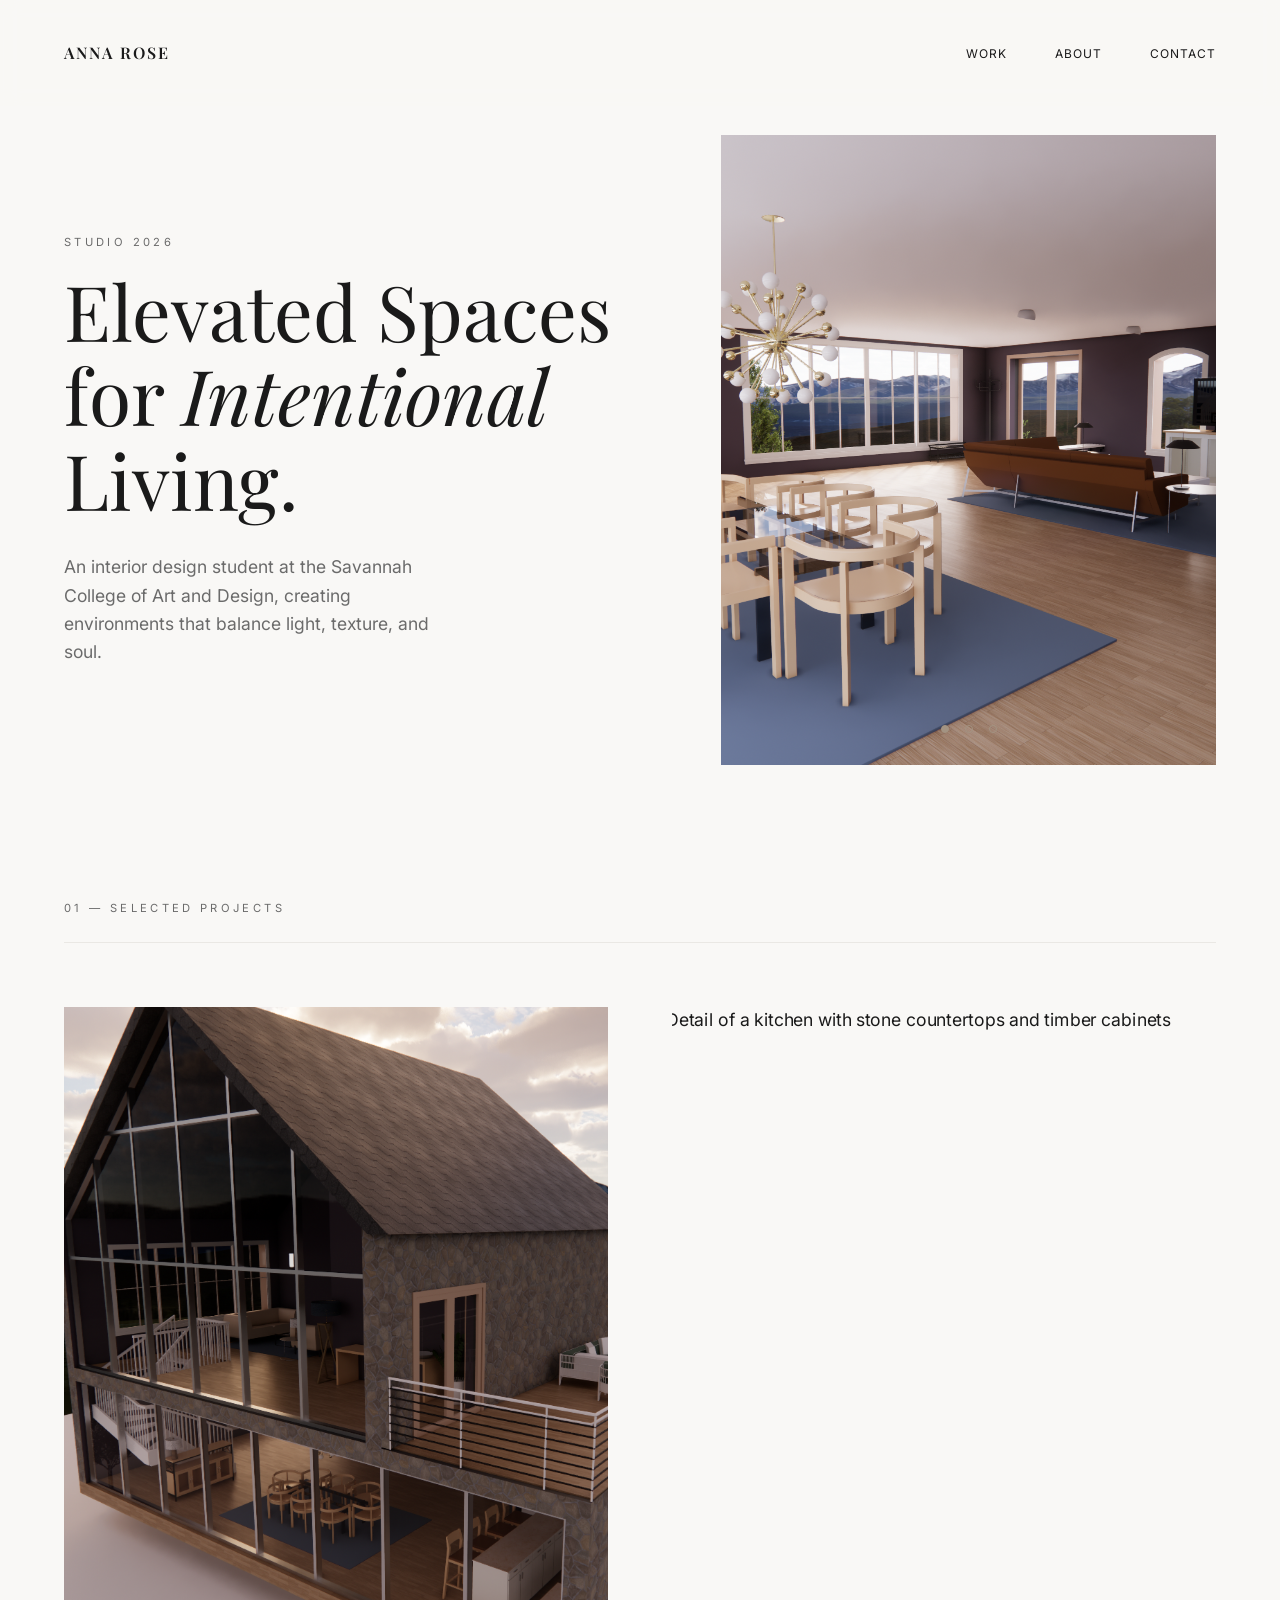
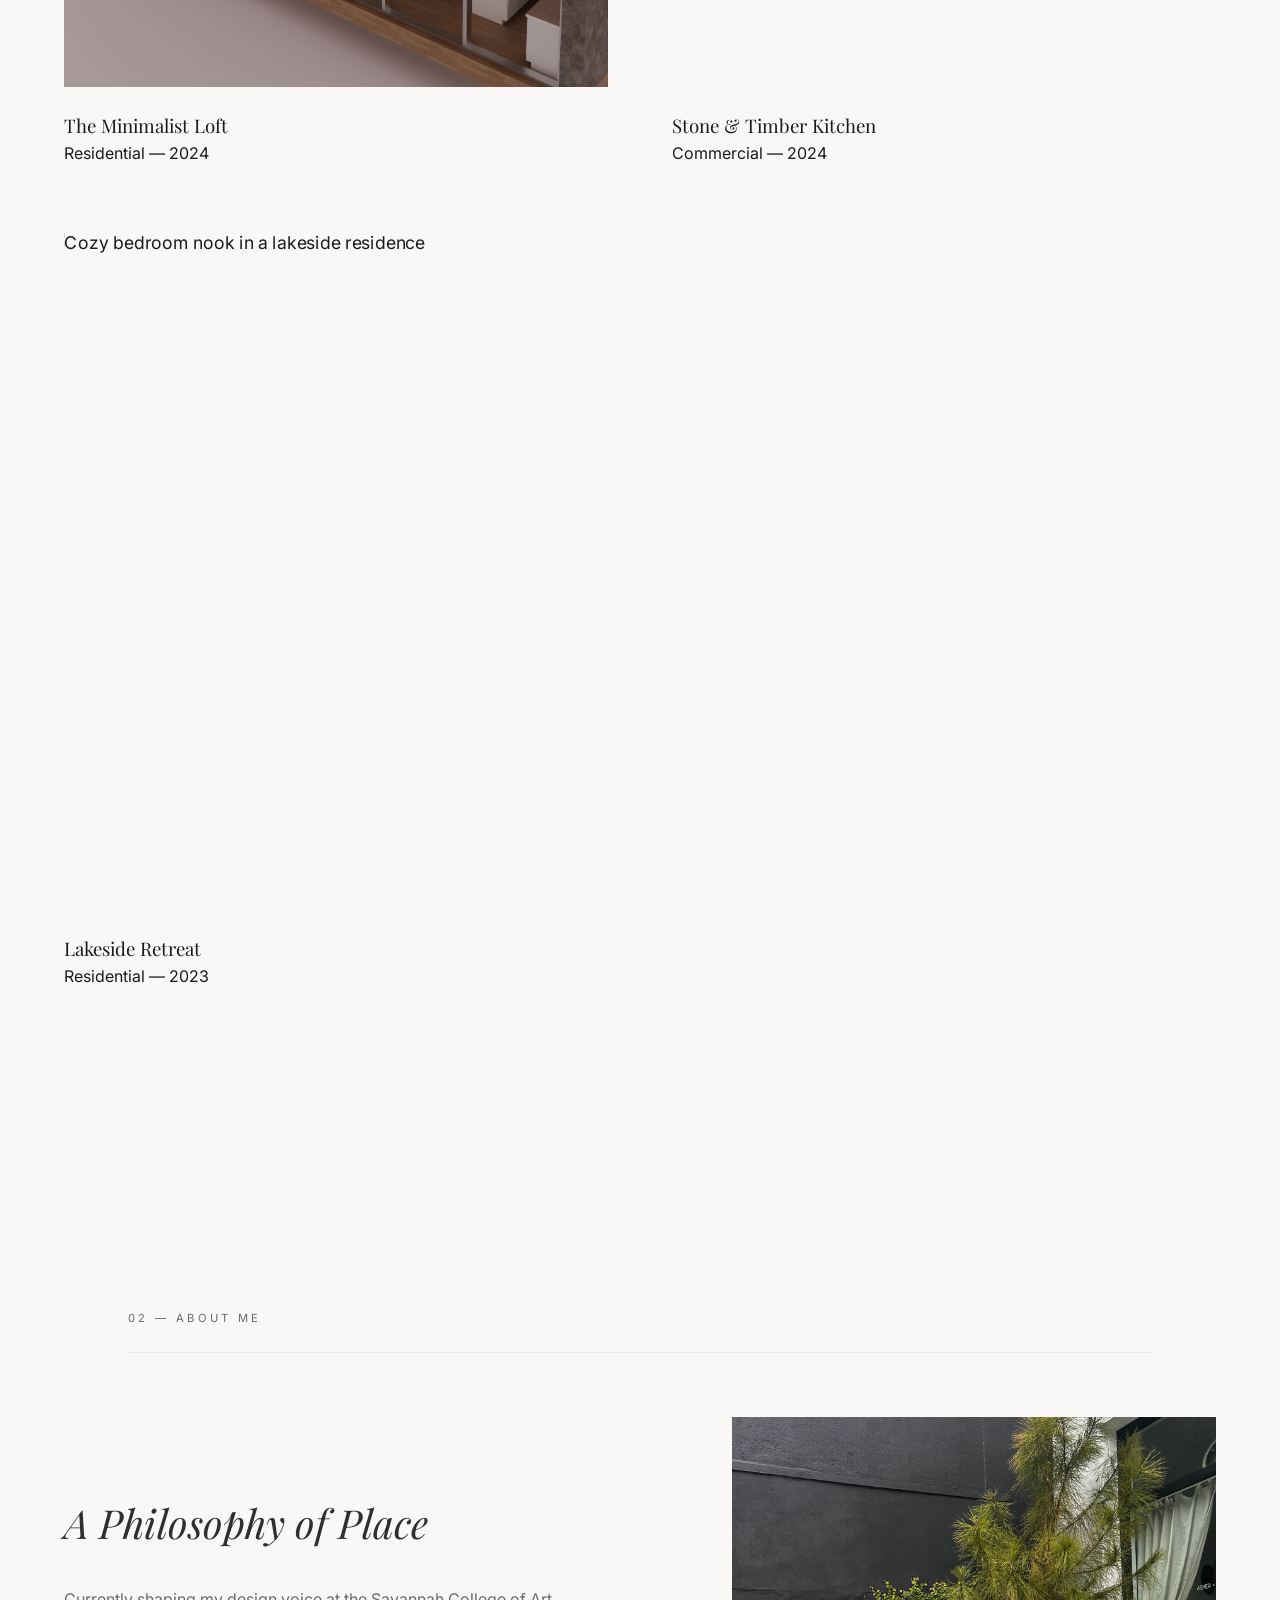
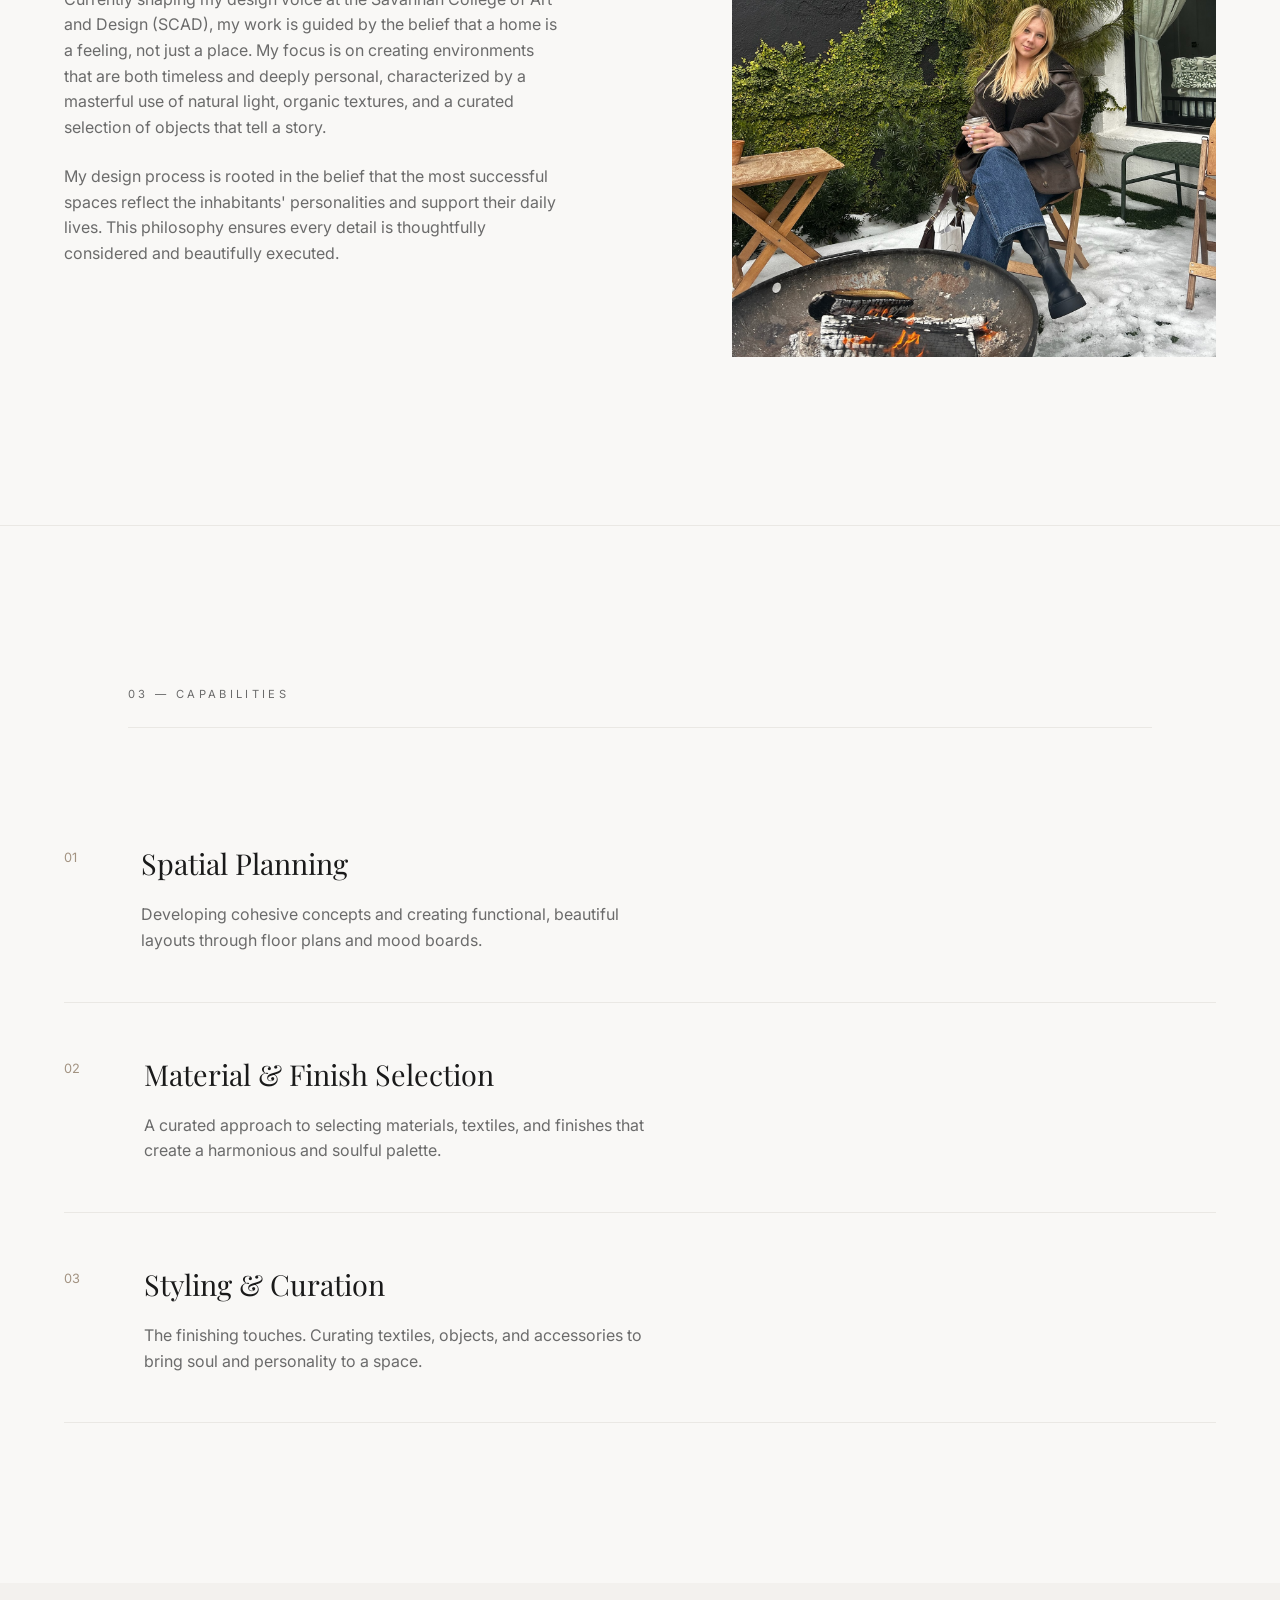
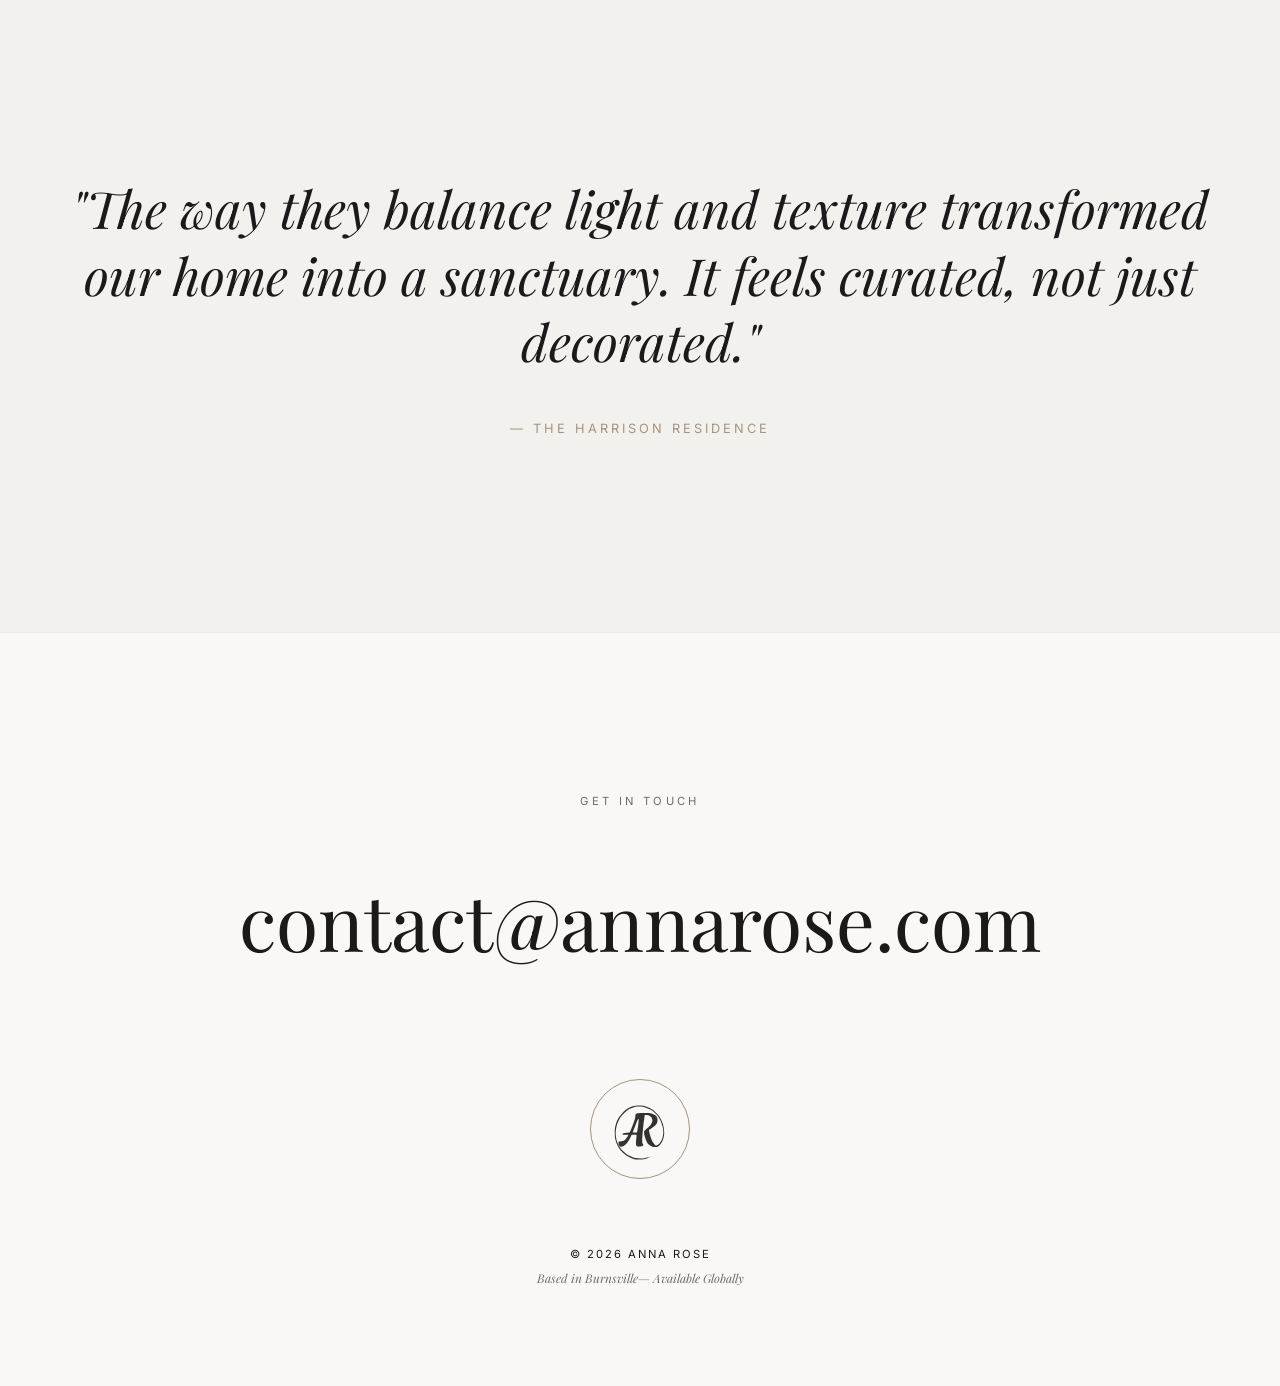
==== index.html @ 9c39291b "Initial commit." ====
<!DOCTYPE html>
<html lang="en">
<head>
    <meta charset="UTF-8">
    <meta name="viewport" content="width=device-width, initial-scale=1.0">
    <title>Anna Rose | Design &amp; Interiors</title>
    <link rel="preconnect" href="https://fonts.googleapis.com">
    <link rel="preconnect" href="https://fonts.gstatic.com" crossorigin>
    <link href="https://fonts.googleapis.com/css2?family=Inter:wght@300;400&family=Playfair+Display:ital,wght@0,400;0,600;1,400&display=swap" rel="stylesheet">
    <link rel="stylesheet" href="style.css">
</head>
<body>

    <nav class="navbar">
        <a href="index.html" class="logo">ANNA ROSE</a>
        <ul class="nav-links">
            <li><a href="#work">Work</a></li>
            <li><a href="#about">About</a></li>
            <li><a href="#contact">Contact</a></li>
        </ul>
    </nav>

    <main>
        <header class="hero reveal">
            <div class="hero-container">
                <div class="hero-text">
                    <span class="eyebrow">Studio 2026</span>
                    <h1>Elevated Spaces for <em>Intentional</em> Living.</h1>
                    <p>An interior design student at the Savannah College of Art and Design, creating environments that balance light, texture, and soul.</p>
                </div>
                <!--
                <div class="hero-image">
                    <img src="https://images.unsplash.com/photo-1600210492486-724fe5c67fb0?auto=format&fit=crop&q=80&w=1200" alt="Minimalist Interior Design">
                </div>
                -->
                <div class="hero-image">
                    <div class="carousel">
                        <div class="carousel-track">
                            <div class="slide active">
                                <img src="./graphics/carousel1.png" alt="Bright, open-concept living room with minimalist decor">
                            </div>
                            <div class="slide">
                                <img src="./graphics/carousel2.png" alt="Detail shot of a serene bedroom with natural textiles">
                            </div>
                            <div class="slide">
                                <img src="./graphics/carousel3.png" alt="Modern kitchen with clean lines and natural light">
                            </div>
                        </div>

                        <div class="carousel-dots">
                            <span class="dot active"></span>
                            <span class="dot"></span>
                            <span class="dot"></span>
                        </div>
                    </div>
                </div>
            </div>
        </header>

        <section id="work" class="portfolio reveal">
            <div class="section-header">
                <span class="eyebrow">01 — Selected Projects</span>
                <hr class="thin-line">
            </div>

            <div class="structured-grid">
                <a href="projects/project-elds225.html" class="project-card">
                    <div class="image-wrapper">
                        <img src="./graphics/elds225_cover.png" alt="Portrait view of a minimalist loft living area" style="object-position: 37.5% 50%;">
                    </div>
                    <div class="project-meta">
                        <h3>The Minimalist Loft</h3>
                        <span>Residential — 2024</span>
                    </div>
                </a>

                <a href="projects/project-kitchen.html" class="project-card">
                    <div class="image-wrapper">
                        <img src="./graphics/project-kitchen-portrait.jpg" alt="Detail of a kitchen with stone countertops and timber cabinets">
                    </div>
                    <div class="project-meta">
                        <h3>Stone & Timber Kitchen</h3>
                        <span>Commercial — 2024</span>
                    </div>
                </a>

                <a href="projects/project-lakeside.html" class="project-card">
                    <div class="image-wrapper">
                        <img src="./graphics/project-lakeside-portrait.jpg" alt="Cozy bedroom nook in a lakeside residence">
                    </div>
                    <div class="project-meta">
                        <h3>Lakeside Retreat</h3>
                        <span>Residential — 2023</span>
                    </div>
                </a>
            </div>
        </section>

        <section id="about" class="about reveal">
            <div class="section-header">
                <span class="eyebrow">02 — About Me</span>
                <hr class="thin-line">
            </div>
            <div class="about-container">
                <div class="about-text">
                    <h3>A Philosophy of Place</h3>
                    <p>Currently shaping my design voice at the Savannah College of Art and Design (SCAD), my work is guided by the belief that a home is a feeling, not just a place. My focus is on creating environments that are both timeless and deeply personal, characterized by a masterful use of natural light, organic textures, and a curated selection of objects that tell a story.</p>
                    <p>My design process is rooted in the belief that the most successful spaces reflect the inhabitants' personalities and support their daily lives. This philosophy ensures every detail is thoughtfully considered and beautifully executed.</p>
                </div>
                <div class="about-image">
                    <img src="./graphics/portrait.jpg" alt="Portrait of Anna Rose">
                </div>
            </div>
        </section>

        <section id="services" class="services reveal">
            <div class="section-header">
                <span class="eyebrow">03 — Capabilities</span>
                <hr class="thin-line">
            </div>
            <div class="services-list">
                <div class="service-row">
                    <span class="service-num">01</span>
                    <div class="service-content">
                        <h3>Spatial Planning</h3>
                        <p>Developing cohesive concepts and creating functional, beautiful layouts through floor plans and mood boards.</p>
                    </div>
                </div>
                <div class="service-row">
                    <span class="service-num">02</span>
                    <div class="service-content">
                        <h3>Material &amp; Finish Selection</h3>
                        <p>A curated approach to selecting materials, textiles, and finishes that create a harmonious and soulful palette.</p>
                    </div>
                </div>
                <div class="service-row">
                    <span class="service-num">03</span>
                    <div class="service-content">
                        <h3>Styling &amp; Curation</h3>
                        <p>The finishing touches. Curating textiles, objects, and accessories to bring soul and personality to a space.</p>
                    </div>
                </div>
            </div>
        </section>

        <section class="testimonial reveal">
            <div class="quote-container">
                <p>"The way they balance light and texture transformed our home into a sanctuary. It feels curated, not just decorated."</p>
                <span class="author">— The Harrison Residence</span>
            </div>
        </section>
    </main>

    <footer id="contact" class="reveal">
        <div class="footer-container">
            <span class="eyebrow">Get in Touch</span>
            <a href="mailto:contact@annarose.com" class="footer-email">contact@annarose.com</a>

            <div class="footer-stamp-area">
                <div class="seal">
                    <img src="./graphics/logo.svg" alt="AR" class="seal-logo" />
                </div>

                <div class="footer-info">
                    <p class="copyright">&copy; 2026 Anna Rose</p>
                    <p class="location">Based in Burnsville&mdash; Available Globally</p>
                </div>
            </div>
        </div>
    </footer>

    <script src="script.js"></script>
</body>
</html>
---- style.css ----
:root {
    --bg: #F9F8F6; /* Warm off-white */
    --text: #1A1A1A;
    --secondary: #6B6B6B;
    --accent: #A39382;
    --gutter: 5vw;
}

* { margin: 0; padding: 0; box-sizing: border-box; }

body {
    background-color: var(--bg);
    color: var(--text);
    font-family: 'Inter', sans-serif;
    line-height: 1.6;
    overflow-x: hidden;
}

/* Typography */
h1, h2, h3 { font-family: 'Playfair Display', serif; font-weight: 400; }
em { font-family: 'Playfair Display', serif; font-style: italic; }
.eyebrow { 
    display: block; 
    text-transform: uppercase; 
    letter-spacing: 0.3em; 
    font-size: 0.7rem; 
    color: var(--secondary);
    margin-bottom: 1rem;
}

/* Navbar */
.navbar {
    display: flex;
    justify-content: space-between;
    align-items: center;
    padding: 2.5rem var(--gutter);
    position: fixed;
    width: 100%;
    top: 0;
    z-index: 1000;
    background: rgba(249, 248, 246, 0.8);
    backdrop-filter: blur(10px);
}

.logo { 
    font-family: 'Playfair Display', serif; 
    font-weight: 600; 
    letter-spacing: 2px; 
    text-decoration: none;
    color: var(--text);
}
.nav-links { display: flex; list-style: none; gap: 3rem; }
.nav-links a { text-decoration: none; color: var(--text); font-size: 0.75rem; text-transform: uppercase; letter-spacing: 1px; }

/* Hero */
.hero { min-height: 100vh; display: flex; align-items: center; padding: 0 var(--gutter); }
.hero-container { 
    display: grid; 
    grid-template-columns: 1.2fr 1fr; 
    gap: 4rem; 
    align-items: center; 
}
.hero h1 { font-size: clamp(2.5rem, 6vw, 5rem); line-height: 1.1; margin-bottom: 2rem; }
.hero p { max-width: 400px; color: var(--secondary); font-size: 1.1rem; }
.hero-image img { width: 100%; height: 70vh; object-fit: cover; }

.carousel {
    position: relative;
    width: 100%;
    height: 70vh; /* Matches your current hero image height */
    overflow: hidden;
}

.carousel-track {
    width: 100%;
    height: 100%;
    position: relative;
}

.slide {
    position: absolute;
    top: 0;
    left: 0;
    width: 100%;
    height: 100%;
    opacity: 0;
    transition: opacity 1.2s cubic-bezier(0.22, 1, 0.36, 1);
    z-index: 1;
}

.slide.active {
    opacity: 1;
    z-index: 2;
}

.slide img {
    width: 100%;
    height: 100%;
    object-fit: cover;
}

/* Navigation Dots */
.carousel-dots {
    position: absolute;
    bottom: 2rem;
    left: 50%;
    transform: translateX(-50%);
    display: flex;
    gap: 1rem;
    z-index: 10;
}

.dot {
    width: 8px;
    height: 8px;
    border: 1px solid var(--accent);
    border-radius: 50%;
    cursor: pointer;
    transition: background 0.3s ease;
}

.dot.active {
    background: var(--accent);
}

/* --- Thin Line Styling --- */
.section-header {
    margin-bottom: 4rem;
    padding: 0 var(--gutter);
}

.thin-line {
    border: none;
    border-top: 1px solid #EAE8E4; /* Very light gray for luxury feel */
    width: 100%;
    margin-top: 1.5rem;
}

/* --- The Selected Grid --- */
.structured-grid {
    display: grid;
    grid-template-columns: repeat(2, 1fr); /* 2-column layout for a cleaner look */
    gap: 4rem var(--gutter);
    padding: 0 var(--gutter) 10rem;
}

/* --- About Section --- */
.about {
    padding: 10rem var(--gutter);
}

.about-container {
    display: grid;
    grid-template-columns: 1fr 0.8fr; /* Text on left, image on right */
    gap: 4rem;
    align-items: center;
}

.about-text h3 {
    font-size: 2.5rem; /* A bit smaller than section headers */
    margin-bottom: 2rem;
    font-style: italic;
    opacity: 0.9;
}

.about-text p {
    color: var(--secondary);
    max-width: 50ch; /* Good for readability */
    margin-bottom: 1.5rem;
}

.about-image img {
    width: 100%;
    height: 60vh;
    object-fit: cover;
}
/* Project Card Structure */
.project-card {
    display: flex;
    flex-direction: column;
    text-decoration: none;
    color: inherit;
    transition: transform 0.4s cubic-bezier(0.22, 1, 0.36, 1);
}

.project-card:hover {
    transform: translateY(-8px);
}

.project-card .image-wrapper {
    width: 100%;
    aspect-ratio: 4/5; /* Consistent sizing makes it look like a grid */
    overflow: hidden;
    margin-bottom: 1.5rem;
}

.project-card img {
    width: 100%;
    height: 100%;
    object-fit: cover;
}

/* Statement Block */
.statement-block { grid-column: 3 / span 8; text-align: center; padding: 5rem 0; }
.statement-block h2 { font-size: clamp(1.5rem, 4vw, 3rem); font-style: italic; color: var(--text); opacity: 0.8; }

/* Services */
.services { padding: 10rem var(--gutter); border-top: 1px solid #EAE8E4; }
.services-header { margin-bottom: 4rem; }
.services-header h2 { font-size: 3rem; }
.service-row { 
    display: flex; 
    padding: 3rem 0; 
    border-bottom: 1px solid #EAE8E4; 
    gap: 4rem; 
}
.service-num { font-size: 0.8rem; color: var(--accent); padding-top: 0.5rem; }
.service-content h3 { font-size: 1.8rem; margin-bottom: 1rem; }
.service-content p { max-width: 500px; color: var(--secondary); }

/* Testimonial */
.testimonial { padding: 12rem var(--gutter); text-align: center; background-color: #F3F1EE; }
.quote-container p { font-family: 'Playfair Display', serif; font-size: clamp(1.8rem, 4vw, 3.2rem); font-style: italic; margin-bottom: 2.5rem; line-height: 1.3; }
.author { text-transform: uppercase; letter-spacing: 3px; font-size: 0.8rem; color: var(--accent); }

/* Footer Centralization */
footer {
    padding: 10rem var(--gutter) 6rem;
    text-align: center;
    background-color: var(--bg); /* Keeps it seamless with the body */
    border-top: 1px solid #EAE8E4;
}

.footer-container {
    max-width: 800px;
    margin: 0 auto;
    display: flex;
    flex-direction: column;
    align-items: center;
}

.footer-email {
    font-family: 'Playfair Display', serif;
    font-size: clamp(2rem, 6vw, 5rem);
    text-decoration: none;
    color: var(--text);
    display: inline-block;
    margin: 2rem 0 6rem;
    transition: opacity 0.4s ease;
    border-bottom: 1px solid transparent;
}

.footer-email:hover {
    opacity: 0.5;
    border-bottom: 1px solid var(--text);
}

/* The Stamp (Seal) Styling */
.footer-stamp-area {
    display: flex;
    flex-direction: column;
    align-items: center;
    gap: 2rem;
}

/* The Stamp (Seal) Container */
.seal {
    width: 100px;
    height: 100px;
    border: 1px solid var(--accent);
    border-radius: 50%;
    display: flex;
    align-items: center;
    justify-content: center;
    overflow: hidden;
    position: relative;
    margin: 0 auto 2rem;
    background-color: transparent;
    
    /* This creates the smooth 'light rotation' effect */
    transition: transform 0.8s cubic-bezier(0.16, 1, 0.3, 1);
}

/* The Image inside the seal */
.seal-logo {
    width: 70%; 
    height: auto;
    object-fit: contain;
    /* Keeps the logo matching your sophisticated color palette */
    filter: grayscale(100%); 
    opacity: 0.8;
    transition: opacity 0.4s ease;
}

/* The Subtle "Double Ring" Architectural Detail */
.seal::after {
    content: '';
    position: absolute;
    width: 110px;
    height: 110px;
    border: 1px solid rgba(163, 147, 130, 0.2);
    border-radius: 50%;
    pointer-events: none; /* Prevents the ring from interfering with clicks */
}

/* Hover Interaction: Light Rotation and Scale */
.seal:hover {
    /* Rotates 15 degrees and scales slightly for a 'stamped' feel */
    transform: rotate(15deg) scale(1.05);
}

.seal:hover .seal-logo {
    opacity: 1;
}

/* Typography Footer Info */
.footer-info {
    line-height: 2;
}

.footer-info .copyright {
    text-transform: uppercase;
    letter-spacing: 2px;
    font-size: 0.7rem;
    color: var(--text);
}

.footer-info .location {
    font-size: 0.75rem;
    color: var(--secondary);
    font-style: italic;
    font-family: 'Playfair Display', serif;
}
/* Reveal Animations */
.reveal { opacity: 0; transform: translateY(40px); transition: all 1.2s cubic-bezier(0.22, 1, 0.36, 1); }
.reveal.active { opacity: 1; transform: translateY(0); }

/* Responsive */
@media (max-width: 900px) {
    .hero-container { grid-template-columns: 1fr; }
    .editorial-grid { display: flex; flex-direction: column; gap: 8rem; }
    .project-small { margin-top: 0; }
    .service-row { flex-direction: column; gap: 1rem; }
    .footer-bottom { flex-direction: column; align-items: center; text-align: center; gap: 2rem; }
    .footer-location { text-align: center; }
    .structured-grid {
        grid-template-columns: 1fr; /* Single column for mobile */
        gap: 6rem;
    }

    .about-container {
        grid-template-columns: 1fr;
        gap: 4rem;
    }

    .about-image {
        grid-row: 1; /* Move image to the top on mobile */
    }
}
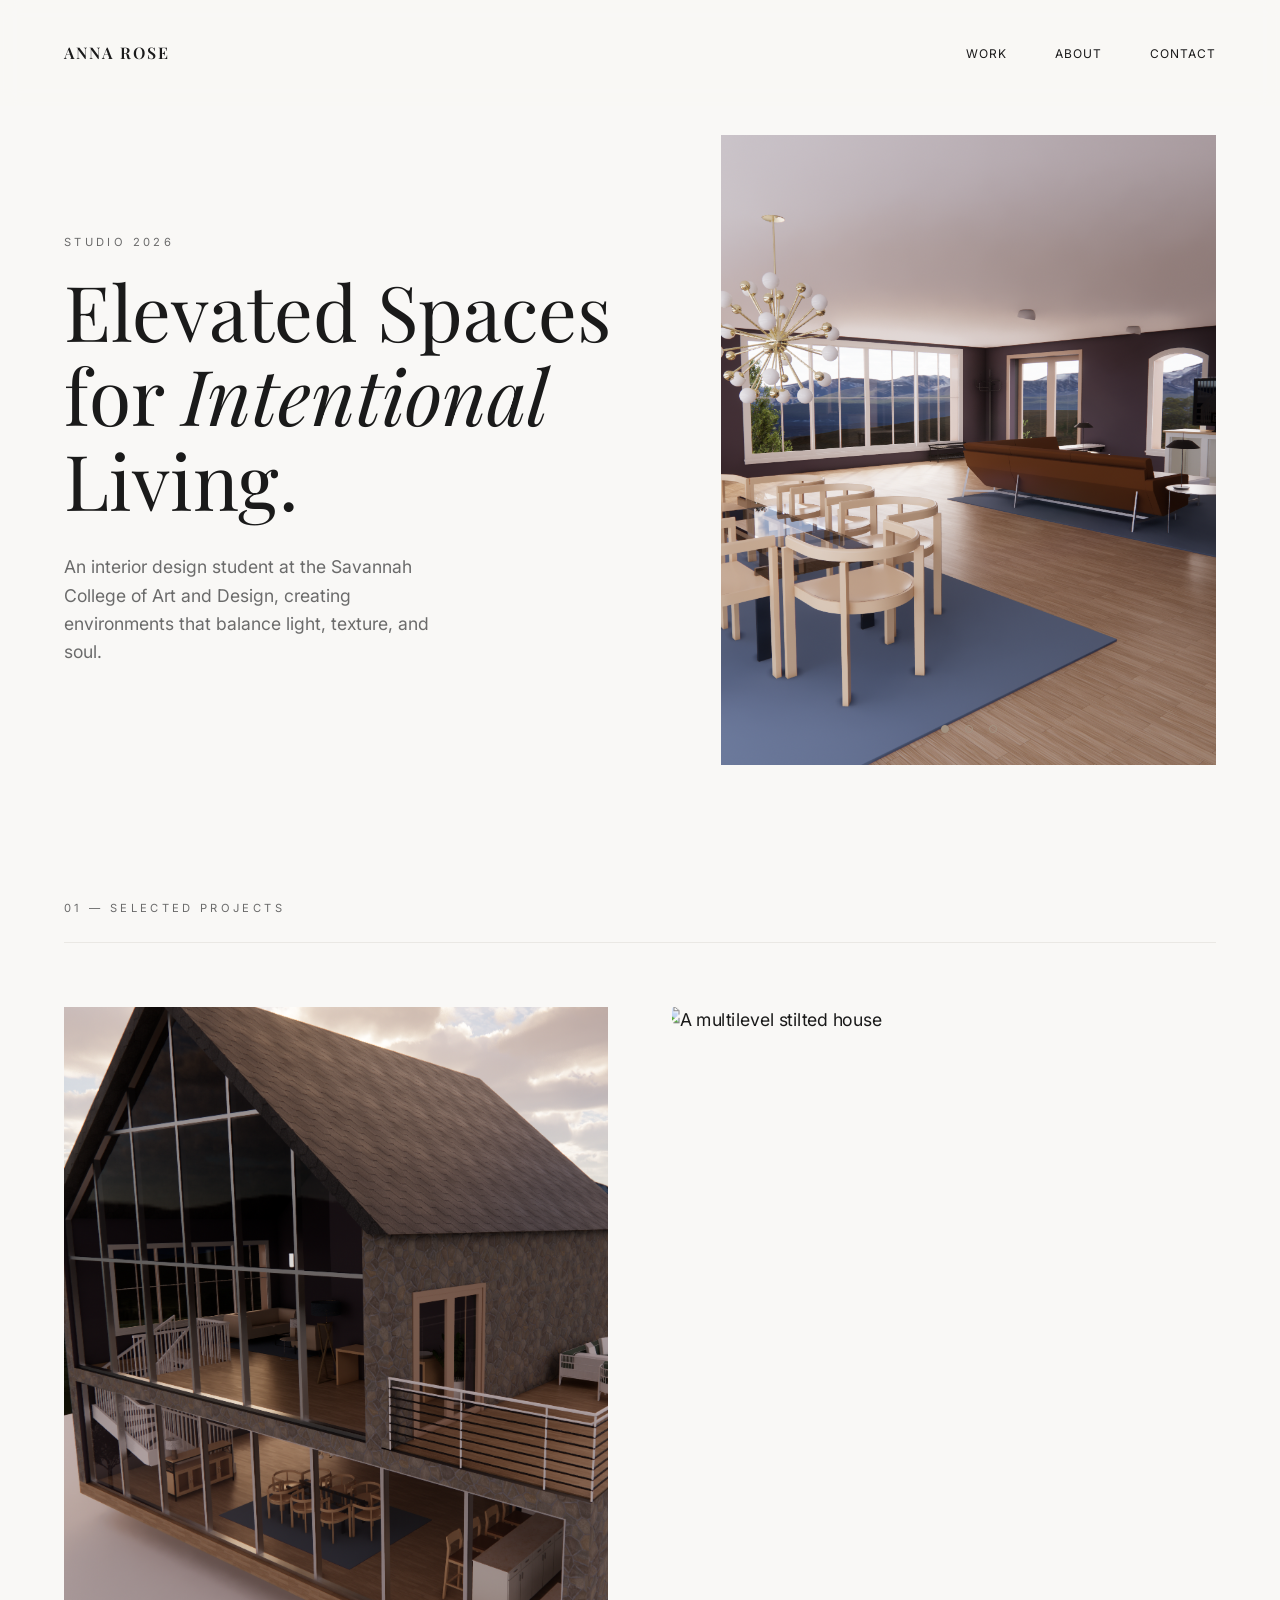
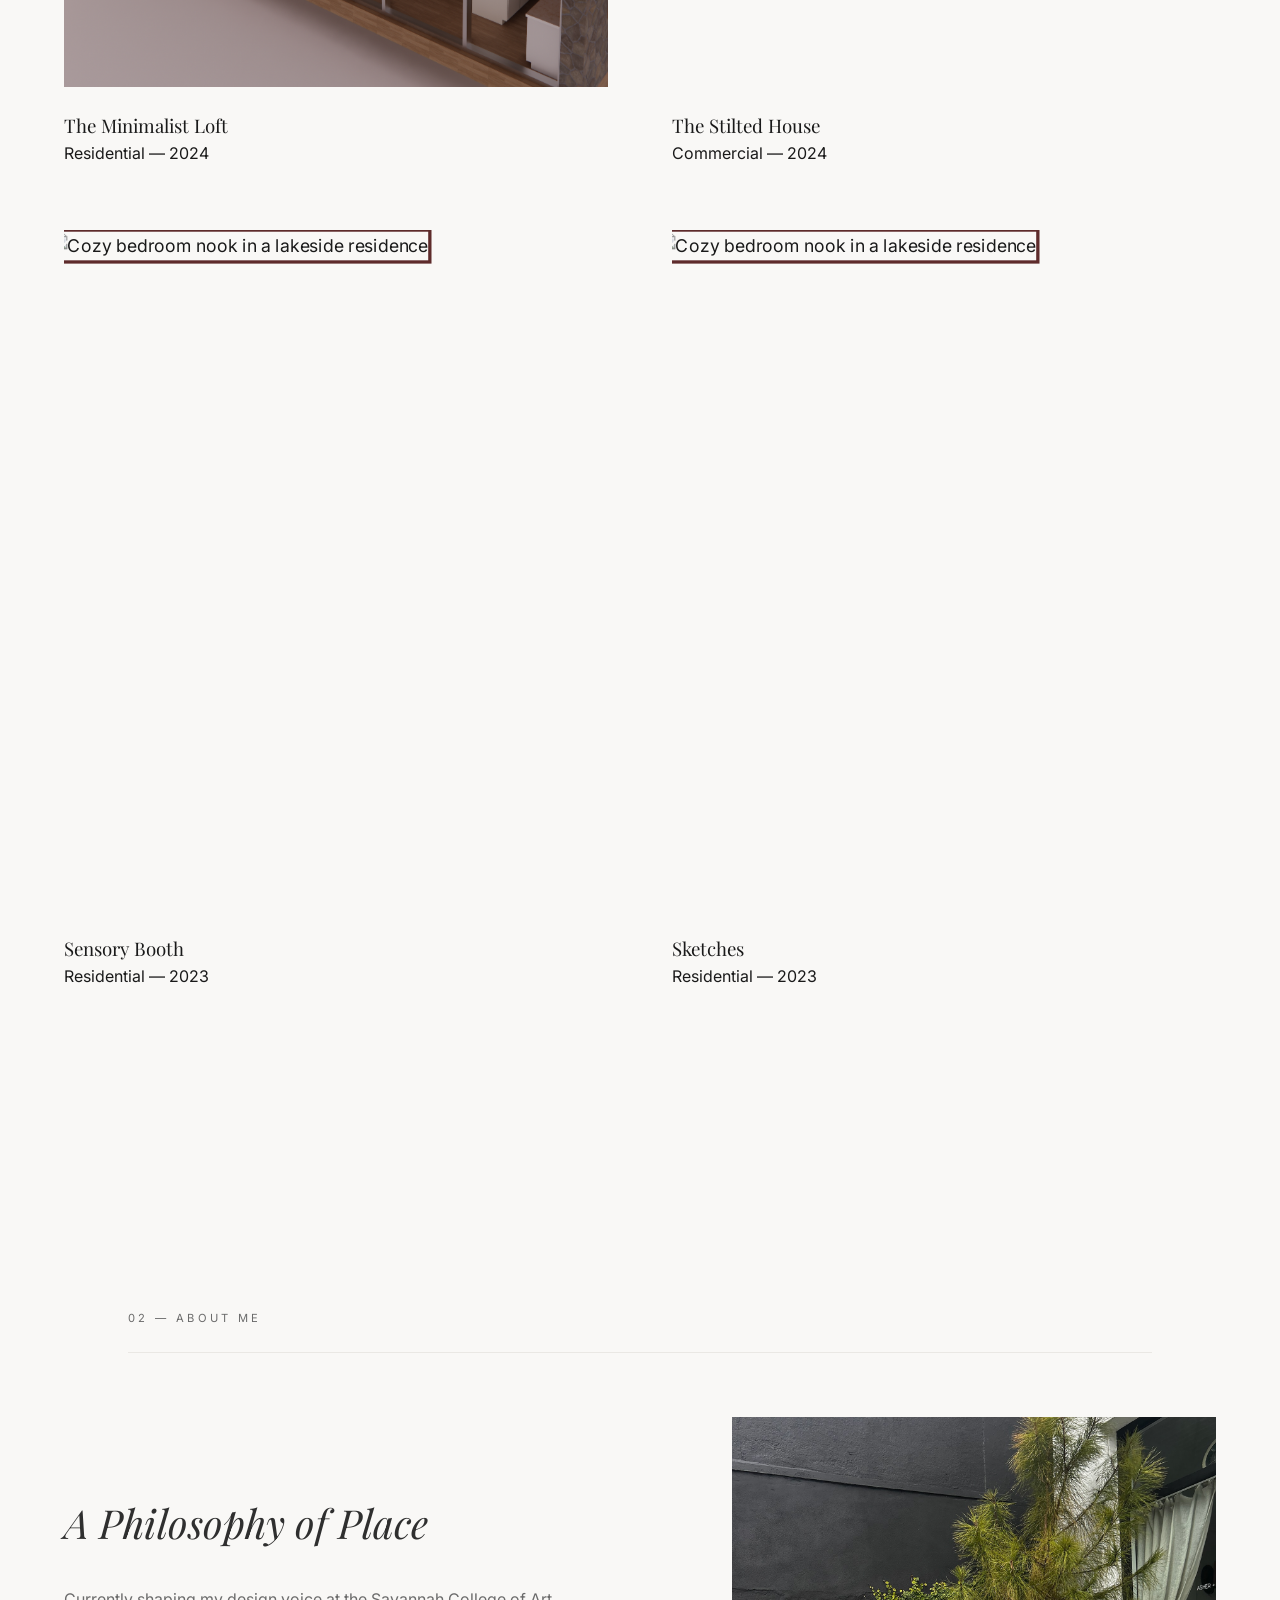
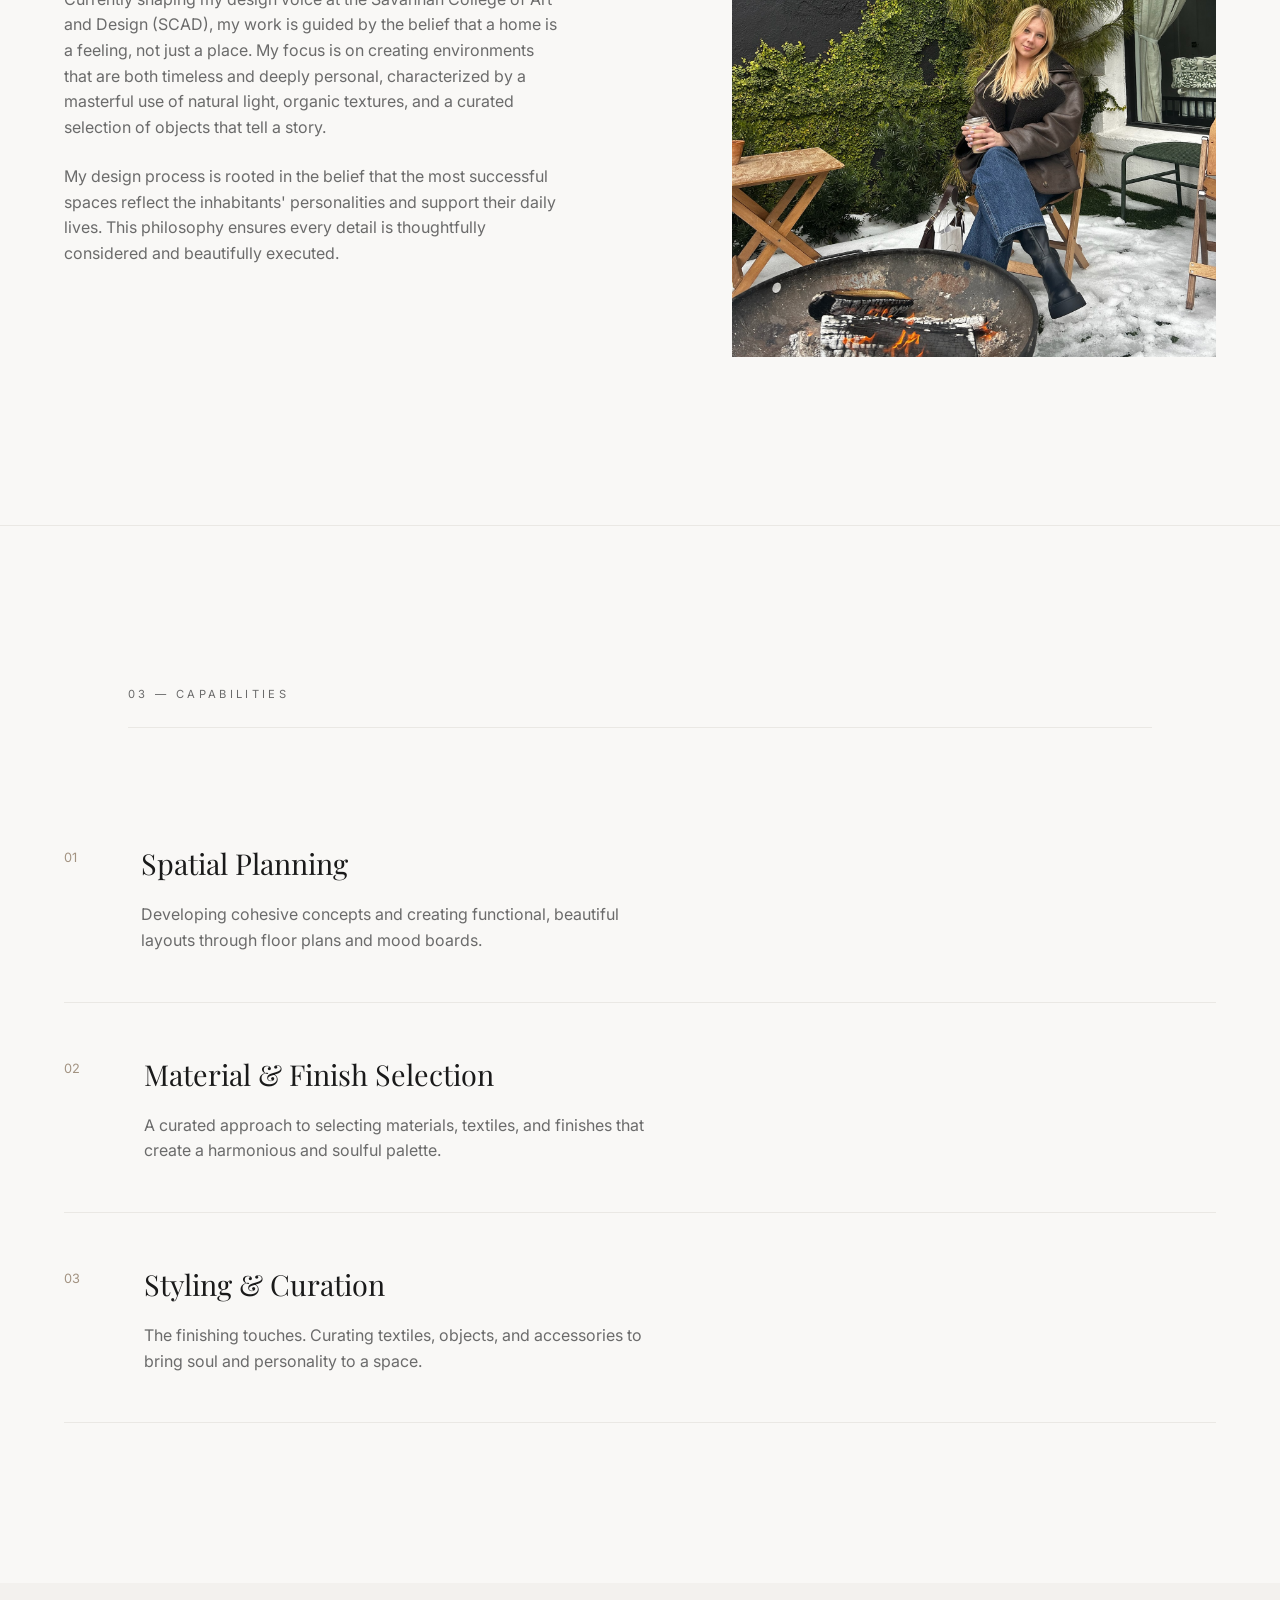
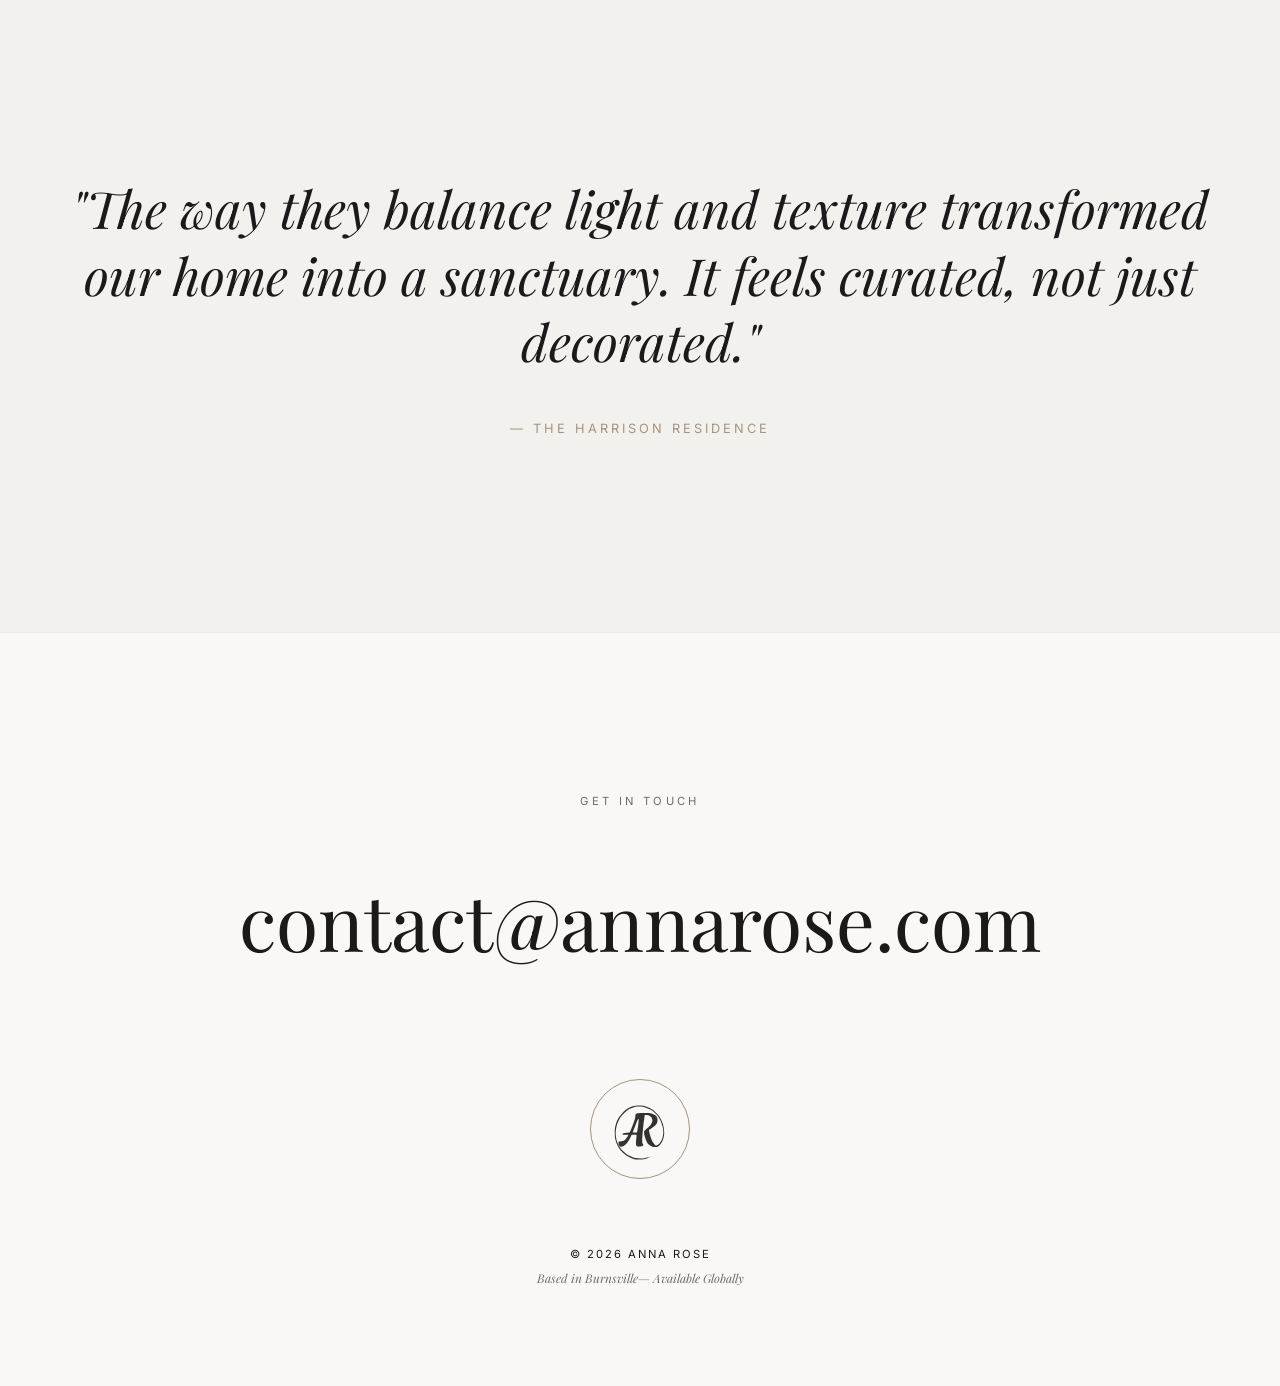
==== commit aa79d765: "Added other project pages. Descriptions still need to be done." ====
--- a/index.html
+++ b/index.html
@@ -64,7 +64,7 @@
             </div>
 
             <div class="structured-grid">
-                <a href="projects/project-elds225.html" class="project-card">
+                <a href="projects/project_elds225.html" class="project-card">
                     <div class="image-wrapper">
                         <img src="./graphics/elds225_cover.png" alt="Portrait view of a minimalist loft living area" style="object-position: 37.5% 50%;">
                     </div>
@@ -74,22 +74,32 @@
                     </div>
                 </a>
 
-                <a href="projects/project-kitchen.html" class="project-card">
+                <a href="projects/project_stilt_house.html" class="project-card">
                     <div class="image-wrapper">
-                        <img src="./graphics/project-kitchen-portrait.jpg" alt="Detail of a kitchen with stone countertops and timber cabinets">
+                        <img src="./graphics/stilt_house_cover.png" alt="A multilevel stilted house">
                     </div>
                     <div class="project-meta">
-                        <h3>Stone & Timber Kitchen</h3>
+                        <h3>The Stilted House</h3>
                         <span>Commercial — 2024</span>
                     </div>
                 </a>
 
-                <a href="projects/project-lakeside.html" class="project-card">
+                <a href="projects/project_sensory_booth.html" class="project-card">
                     <div class="image-wrapper">
-                        <img src="./graphics/project-lakeside-portrait.jpg" alt="Cozy bedroom nook in a lakeside residence">
+                        <img src="./graphics/sensory_booth_cover.png" alt="Cozy bedroom nook in a lakeside residence">
                     </div>
                     <div class="project-meta">
-                        <h3>Lakeside Retreat</h3>
+                        <h3>Sensory Booth</h3>
+                        <span>Residential — 2023</span>
+                    </div>
+                </a>
+
+                <a href="projects/project_sketches.html" class="project-card">
+                    <div class="image-wrapper">
+                        <img src="./graphics/sketches_cover.png" alt="Cozy bedroom nook in a lakeside residence">
+                    </div>
+                    <div class="project-meta">
+                        <h3>Sketches</h3>
                         <span>Residential — 2023</span>
                     </div>
                 </a>
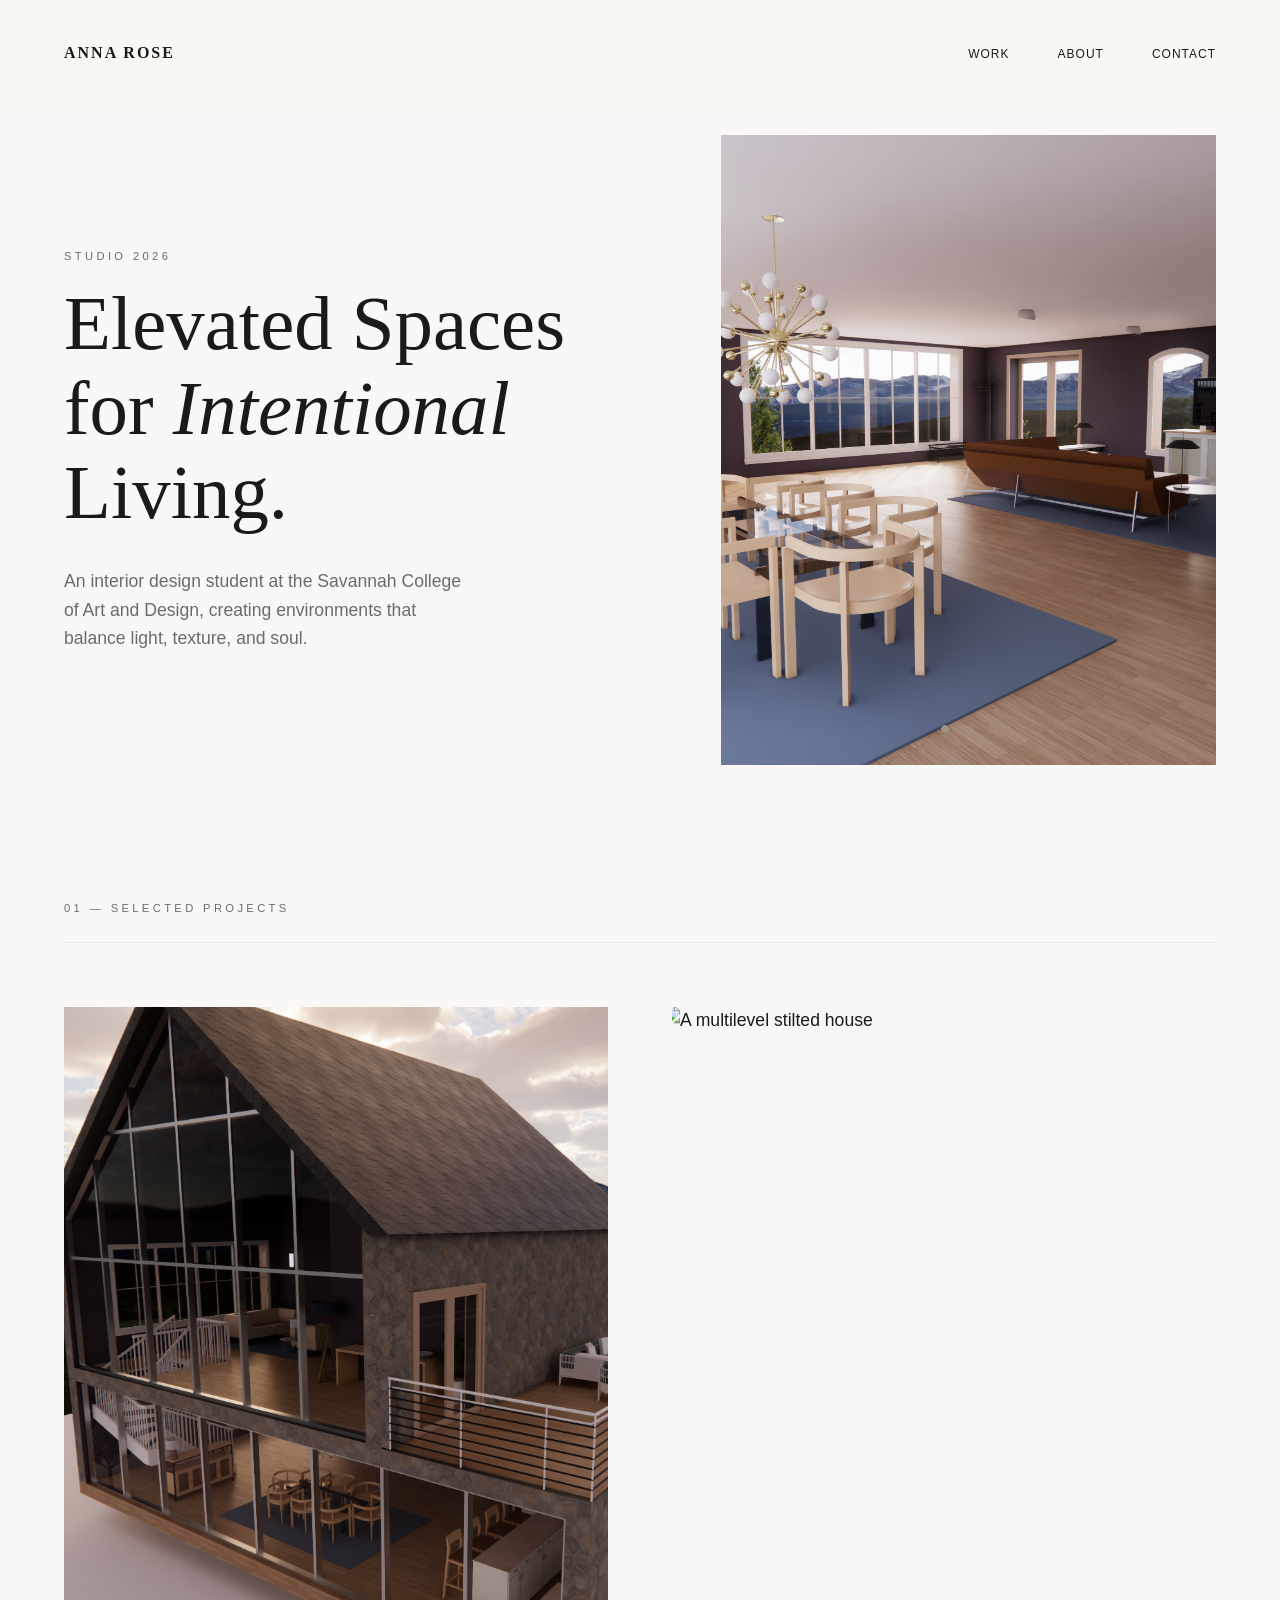
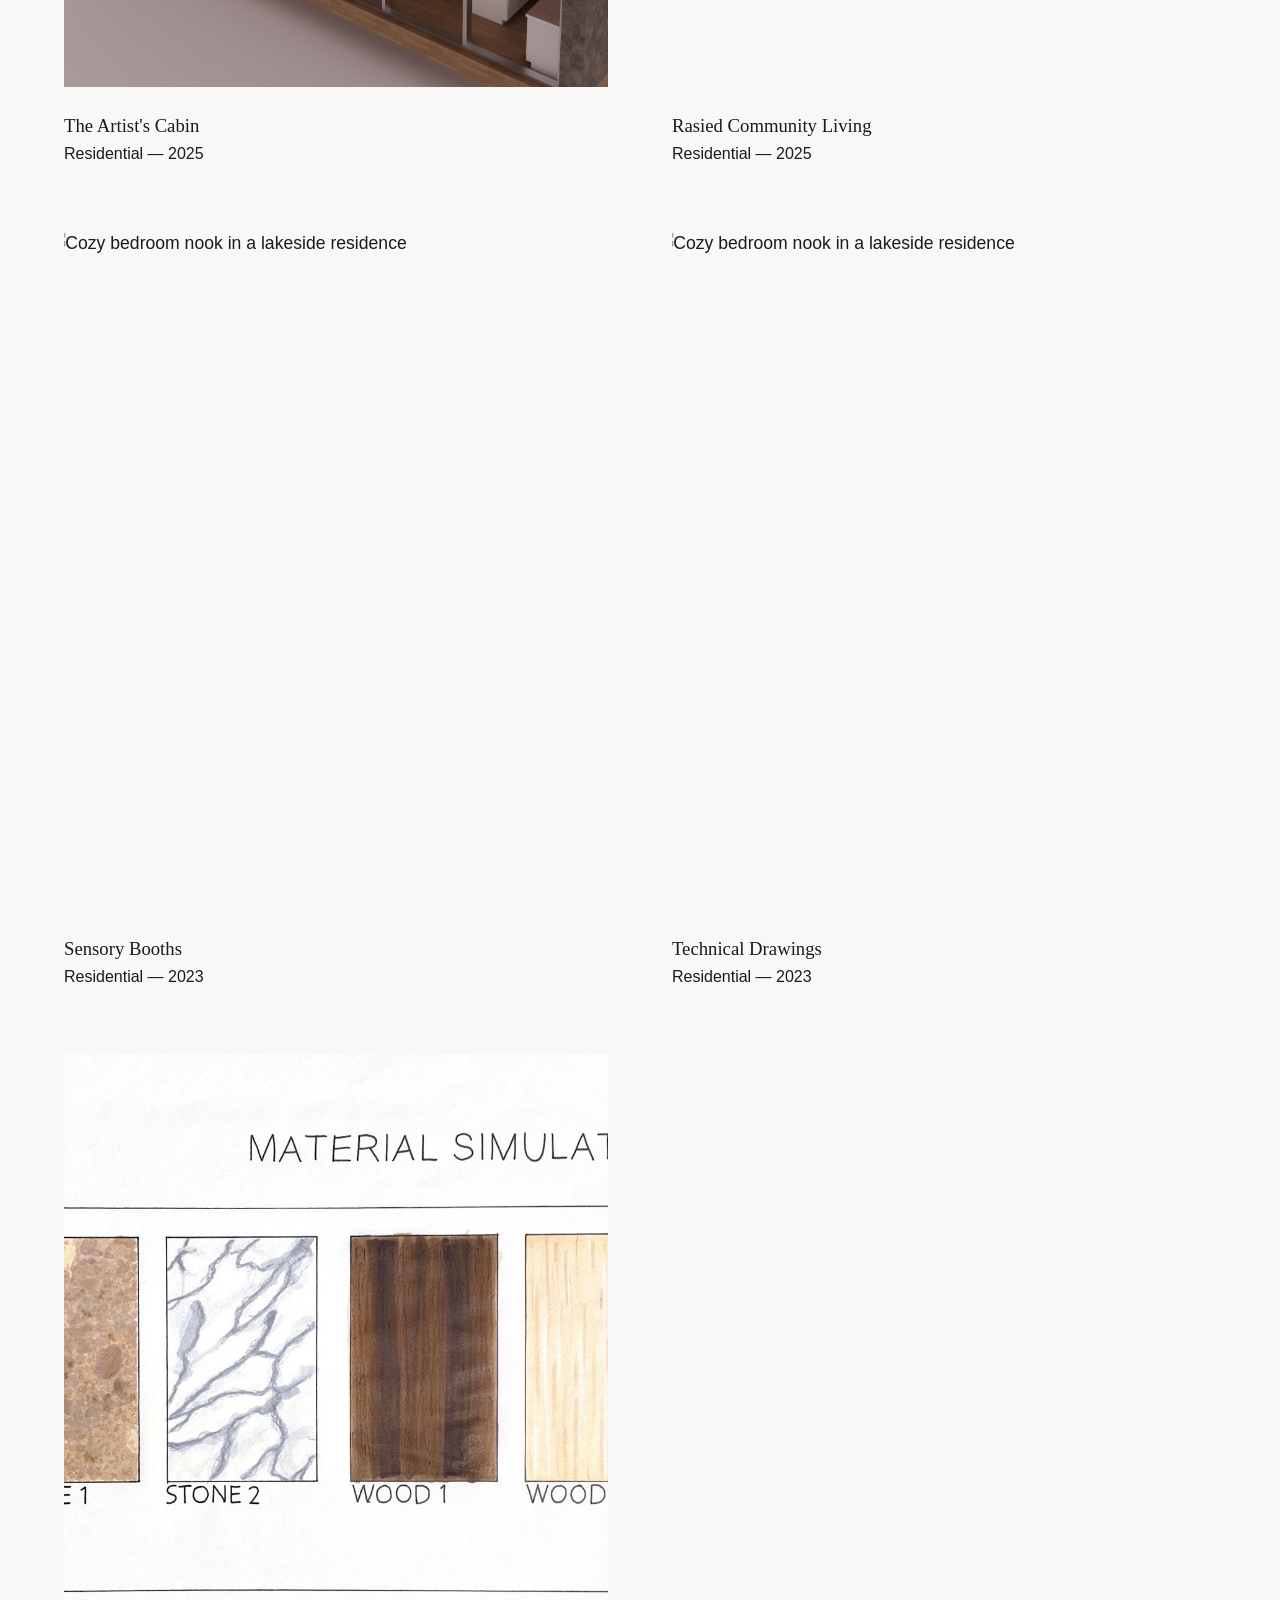
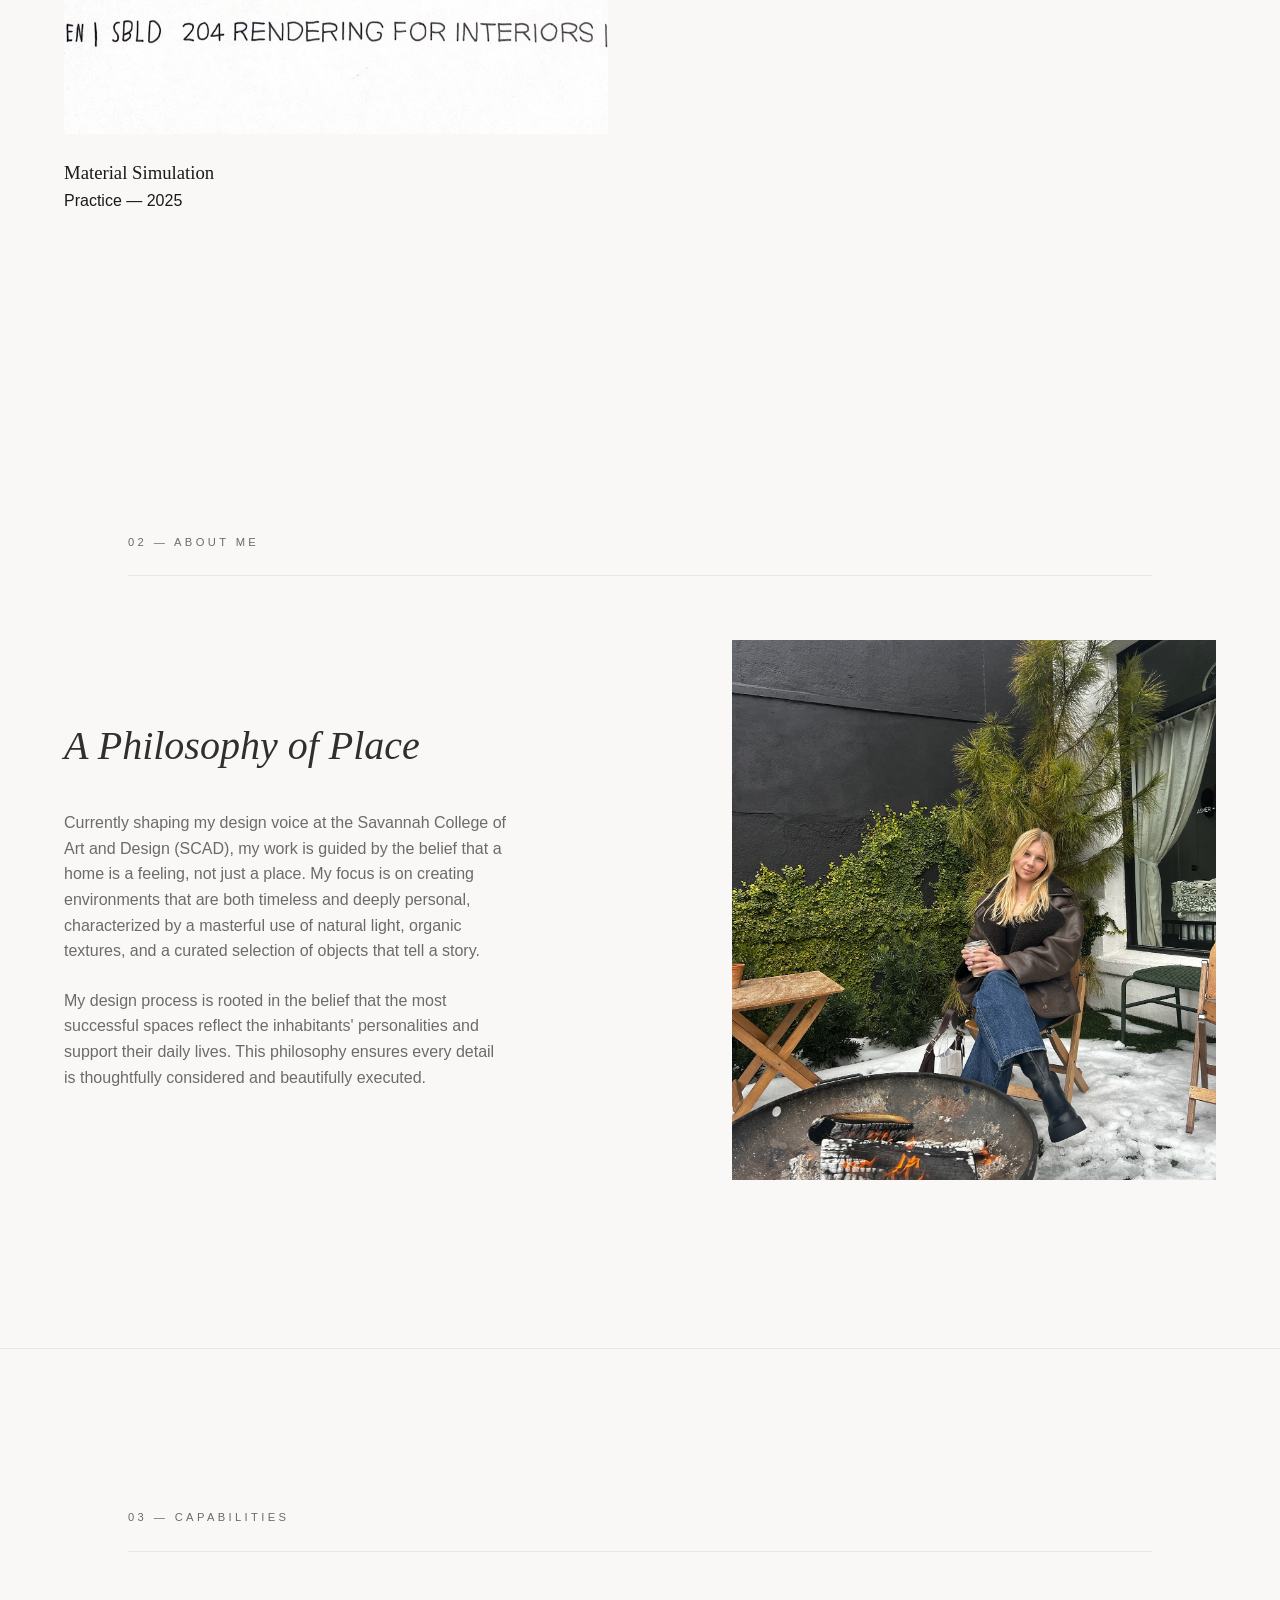
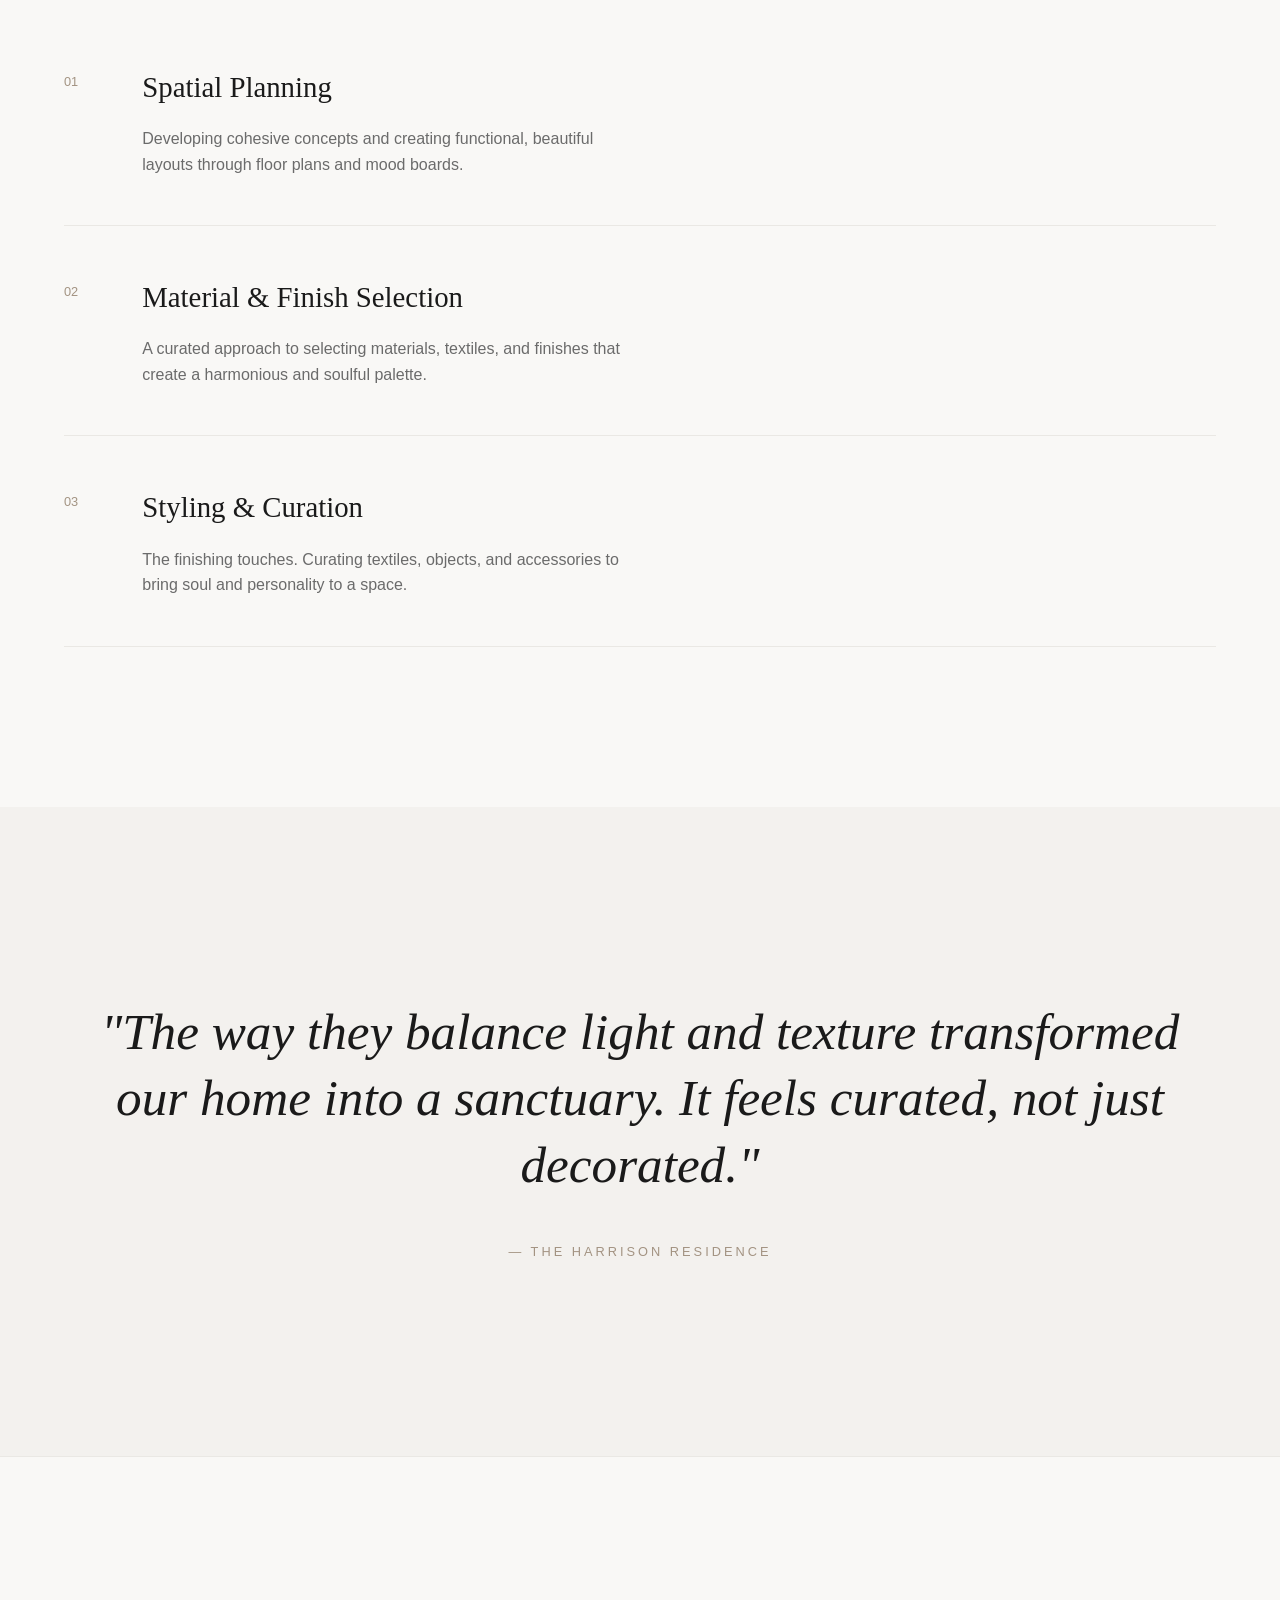
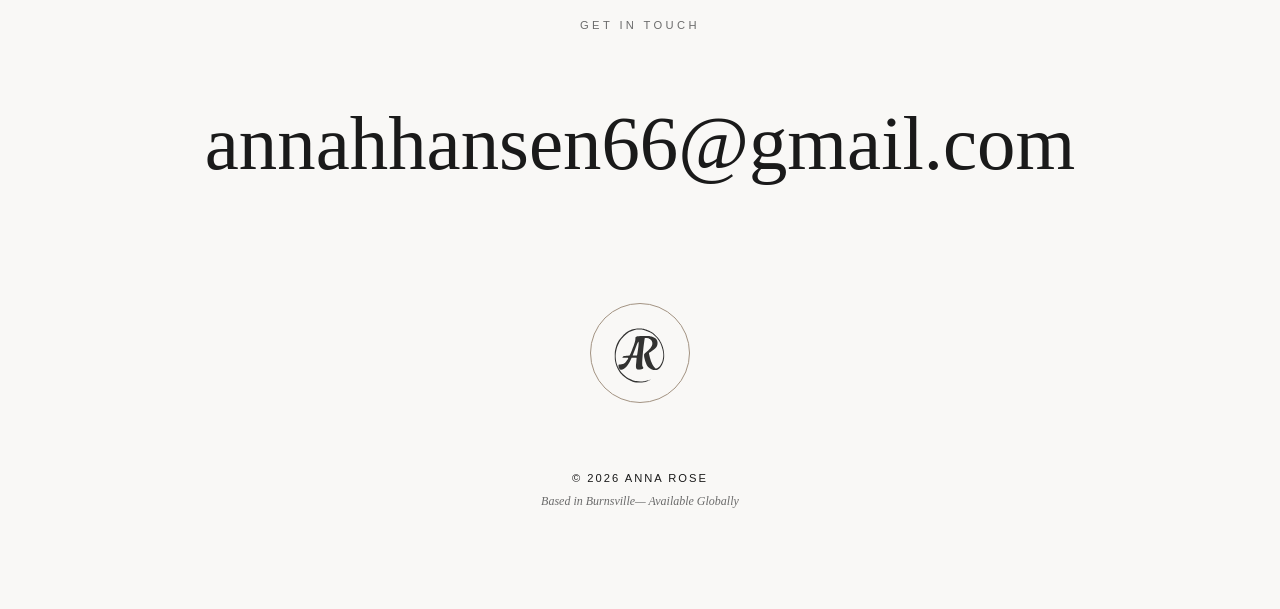
==== commit bf4ded88: "Added materials simulation project, updated project descriptions, and reorganized photo/file structu" ====
--- a/index.html
+++ b/index.html
@@ -4,9 +4,9 @@
     <meta charset="UTF-8">
     <meta name="viewport" content="width=device-width, initial-scale=1.0">
     <title>Anna Rose | Design &amp; Interiors</title>
-    <link rel="preconnect" href="https://fonts.googleapis.com">
-    <link rel="preconnect" href="https://fonts.gstatic.com" crossorigin>
-    <link href="https://fonts.googleapis.com/css2?family=Inter:wght@300;400&family=Playfair+Display:ital,wght@0,400;0,600;1,400&display=swap" rel="stylesheet">
+    <link rel="preconnect" href="https://use.typekit.net" crossorigin>
+    <link rel="preconnect" href="https://p.typekit.net" crossorigin>
+    <link rel="stylesheet" href="https://use.typekit.net/xis4upu.css">
     <link rel="stylesheet" href="style.css">
 </head>
 <body>
@@ -37,13 +37,13 @@
                     <div class="carousel">
                         <div class="carousel-track">
                             <div class="slide active">
-                                <img src="./graphics/carousel1.png" alt="Bright, open-concept living room with minimalist decor">
+                                <img src="./projects/cabin/rendering1.png" alt="Bright, open-concept living room with minimalist decor">
                             </div>
                             <div class="slide">
-                                <img src="./graphics/carousel2.png" alt="Detail shot of a serene bedroom with natural textiles">
+                                <img src="./projects/stilt_living/photo_9.png" alt="Detail shot of a serene bedroom with natural textiles">
                             </div>
                             <div class="slide">
-                                <img src="./graphics/carousel3.png" alt="Modern kitchen with clean lines and natural light">
+                                <img src="./projects/sensory_booth/photo_1.png" alt="Modern kitchen with clean lines and natural light">
                             </div>
                         </div>
 
@@ -64,43 +64,53 @@
             </div>
 
             <div class="structured-grid">
-                <a href="projects/project_elds225.html" class="project-card">
+                <a href="projects/cabin.html" class="project-card">
                     <div class="image-wrapper">
-                        <img src="./graphics/elds225_cover.png" alt="Portrait view of a minimalist loft living area" style="object-position: 37.5% 50%;">
+                        <img src="./projects/cabin/rendering5.png" alt="Portrait view of a minimalist loft living area" style="object-position: 37.5% 50%;">
                     </div>
                     <div class="project-meta">
-                        <h3>The Minimalist Loft</h3>
-                        <span>Residential — 2024</span>
+                        <h3>The Artist's Cabin</h3>
+                        <span>Residential — 2025</span>
                     </div>
                 </a>
 
-                <a href="projects/project_stilt_house.html" class="project-card">
+                <a href="projects/raised_living.html" class="project-card">
                     <div class="image-wrapper">
-                        <img src="./graphics/stilt_house_cover.png" alt="A multilevel stilted house">
+                        <img src="./projects/raised_living/photo_11.png" alt="A multilevel stilted house">
                     </div>
                     <div class="project-meta">
-                        <h3>The Stilted House</h3>
-                        <span>Commercial — 2024</span>
+                        <h3>Rasied Community Living</h3>
+                        <span>Residential — 2025</span>
                     </div>
                 </a>
 
-                <a href="projects/project_sensory_booth.html" class="project-card">
+                <a href="projects/sensory_booths.html" class="project-card">
                     <div class="image-wrapper">
-                        <img src="./graphics/sensory_booth_cover.png" alt="Cozy bedroom nook in a lakeside residence">
+                        <img src="./projects/sensory_booths/photo_1.png" alt="Cozy bedroom nook in a lakeside residence">
                     </div>
                     <div class="project-meta">
-                        <h3>Sensory Booth</h3>
+                        <h3>Sensory Booths</h3>
                         <span>Residential — 2023</span>
                     </div>
                 </a>
 
-                <a href="projects/project_sketches.html" class="project-card">
+                <a href="projects/technical_drawings.html" class="project-card">
                     <div class="image-wrapper">
-                        <img src="./graphics/sketches_cover.png" alt="Cozy bedroom nook in a lakeside residence">
+                        <img src="./projects/technical_drawings/sketch_6.png" alt="Cozy bedroom nook in a lakeside residence">
                     </div>
                     <div class="project-meta">
-                        <h3>Sketches</h3>
+                        <h3>Technical Drawings</h3>
                         <span>Residential — 2023</span>
+                    </div>
+                </a>
+
+                <a href="projects/material_simulation.html" class="project-card">
+                    <div class="image-wrapper">
+                        <img src="./projects/material_simulation/photo_3.png" alt="Cozy bedroom nook in a lakeside residence">
+                    </div>
+                    <div class="project-meta">
+                        <h3>Material Simulation</h3>
+                        <span>Practice — 2025</span>
                     </div>
                 </a>
             </div>
@@ -164,7 +174,7 @@
     <footer id="contact" class="reveal">
         <div class="footer-container">
             <span class="eyebrow">Get in Touch</span>
-            <a href="mailto:contact@annarose.com" class="footer-email">contact@annarose.com</a>
+            <a href="mailto:annahhansen66@gmail.com" class="footer-email">annahhansen66@gmail.com</a>
 
             <div class="footer-stamp-area">
                 <div class="seal">
--- a/style.css
+++ b/style.css
@@ -11,14 +11,14 @@
 body {
     background-color: var(--bg);
     color: var(--text);
-    font-family: 'Inter', sans-serif;
+    font-family: "neue-haas-grotesk-text", sans-serif;
     line-height: 1.6;
     overflow-x: hidden;
 }
 
 /* Typography */
-h1, h2, h3 { font-family: 'Playfair Display', serif; font-weight: 400; }
-em { font-family: 'Playfair Display', serif; font-style: italic; }
+h1, h2, h3 { font-family: "lust-display", serif; font-weight: 400; }
+em { font-family: "lust-display", serif; font-style: italic; }
 .eyebrow { 
     display: block; 
     text-transform: uppercase; 
@@ -43,7 +43,7 @@
 }
 
 .logo { 
-    font-family: 'Playfair Display', serif; 
+    font-family: "lust-display", serif; 
     font-weight: 600; 
     letter-spacing: 2px; 
     text-decoration: none;
@@ -220,7 +220,7 @@
 
 /* Testimonial */
 .testimonial { padding: 12rem var(--gutter); text-align: center; background-color: #F3F1EE; }
-.quote-container p { font-family: 'Playfair Display', serif; font-size: clamp(1.8rem, 4vw, 3.2rem); font-style: italic; margin-bottom: 2.5rem; line-height: 1.3; }
+.quote-container p { font-family: "lust-display", serif; font-size: clamp(1.8rem, 4vw, 3.2rem); font-style: italic; margin-bottom: 2.5rem; line-height: 1.3; }
 .author { text-transform: uppercase; letter-spacing: 3px; font-size: 0.8rem; color: var(--accent); }
 
 /* Footer Centralization */
@@ -240,7 +240,7 @@
 }
 
 .footer-email {
-    font-family: 'Playfair Display', serif;
+    font-family: "lust-display", serif;
     font-size: clamp(2rem, 6vw, 5rem);
     text-decoration: none;
     color: var(--text);
@@ -329,7 +329,7 @@
     font-size: 0.75rem;
     color: var(--secondary);
     font-style: italic;
-    font-family: 'Playfair Display', serif;
+    font-family: "lust-display", serif;
 }
 /* Reveal Animations */
 .reveal { opacity: 0; transform: translateY(40px); transition: all 1.2s cubic-bezier(0.22, 1, 0.36, 1); }
@@ -339,6 +339,24 @@
 @media (max-width: 900px) {
     .hero-container { grid-template-columns: 1fr; }
     .editorial-grid { display: flex; flex-direction: column; gap: 8rem; }
+
+    /* On mobile, give eyebrows some top margin to ensure they have space when layouts stack.
+       We then reduce the padding on their parent sections to maintain the original total spacing. */
+    .eyebrow {
+        margin-top: 6rem;
+    }
+    .about,
+    .services,
+    footer {
+        padding-top: 4rem;
+    }
+    .testimonial {
+        padding-top: 6rem;
+    }
+    .hero .eyebrow {
+        margin-top: 0; /* The hero is vertically centered, so no extra margin needed. */
+    }
+
     .project-small { margin-top: 0; }
     .service-row { flex-direction: column; gap: 1rem; }
     .footer-bottom { flex-direction: column; align-items: center; text-align: center; gap: 2rem; }
